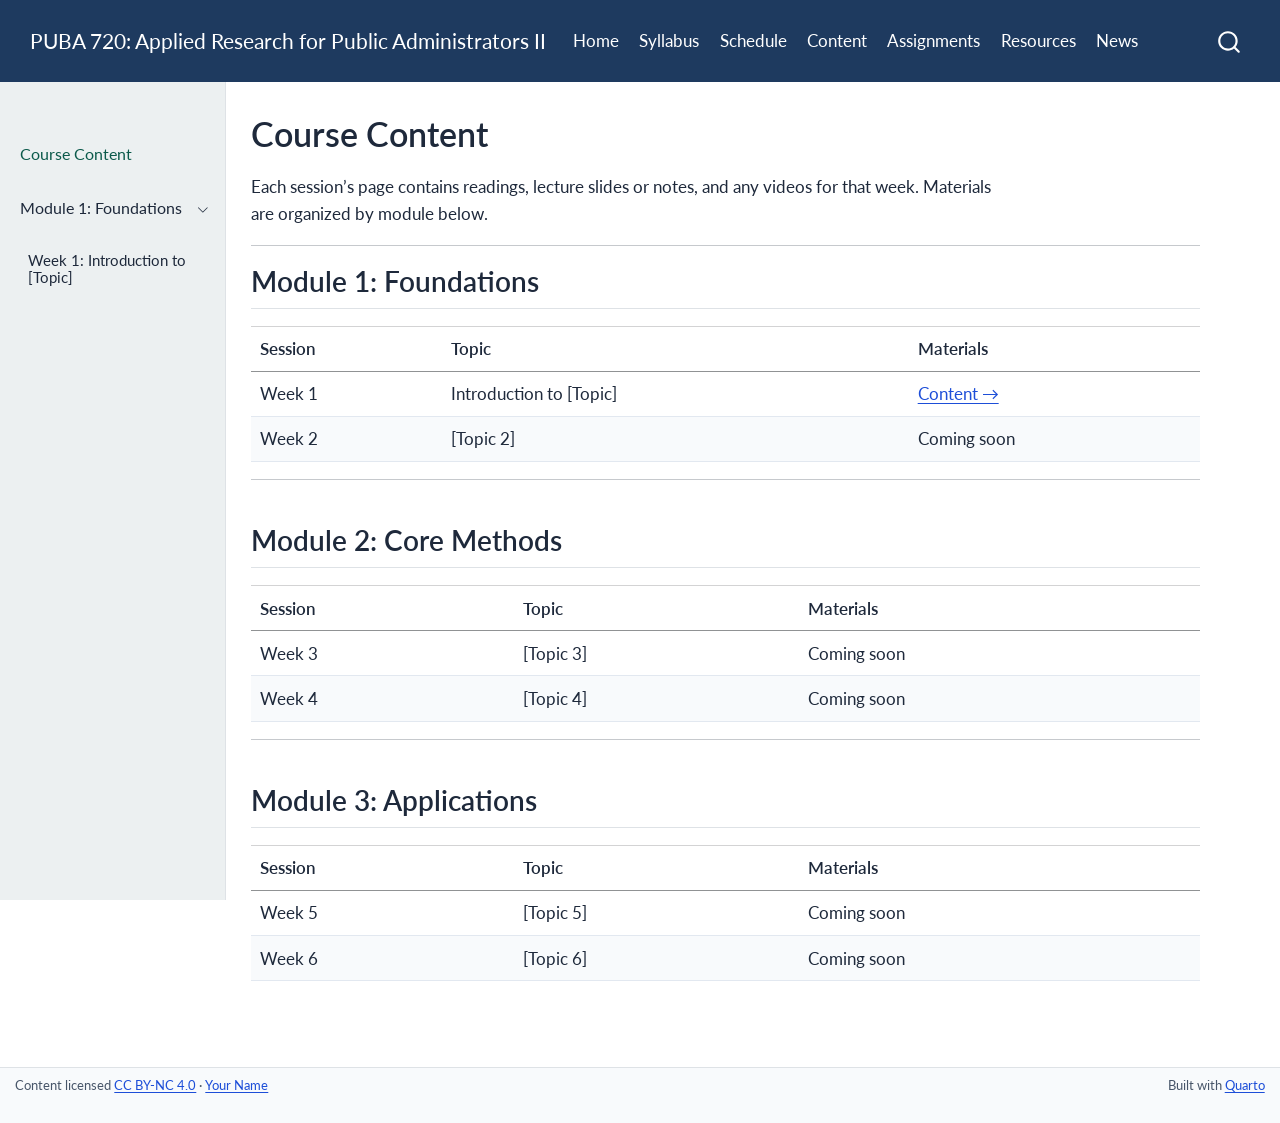
==== content/index.html @ adf617c3 "Built site for gh-pages" ====
<!DOCTYPE html>
<html xmlns="http://www.w3.org/1999/xhtml" lang="en" xml:lang="en"><head>

<meta charset="utf-8">
<meta name="generator" content="quarto-1.8.27">

<meta name="viewport" content="width=device-width, initial-scale=1.0, user-scalable=yes">


<title>Course Content – PUBA 720: Applied Research for Public Administrators II</title>
<style>
code{white-space: pre-wrap;}
span.smallcaps{font-variant: small-caps;}
div.columns{display: flex; gap: min(4vw, 1.5em);}
div.column{flex: auto; overflow-x: auto;}
div.hanging-indent{margin-left: 1.5em; text-indent: -1.5em;}
ul.task-list{list-style: none;}
ul.task-list li input[type="checkbox"] {
  width: 0.8em;
  margin: 0 0.8em 0.2em -1em; /* quarto-specific, see https://github.com/quarto-dev/quarto-cli/issues/4556 */ 
  vertical-align: middle;
}
</style>


<script src="../site_libs/quarto-nav/quarto-nav.js"></script>
<script src="../site_libs/clipboard/clipboard.min.js"></script>
<script src="../site_libs/quarto-search/autocomplete.umd.js"></script>
<script src="../site_libs/quarto-search/fuse.min.js"></script>
<script src="../site_libs/quarto-search/quarto-search.js"></script>
<meta name="quarto:offset" content="../">
<script src="../site_libs/quarto-html/quarto.js" type="module"></script>
<script src="../site_libs/quarto-html/tabsets/tabsets.js" type="module"></script>
<script src="../site_libs/quarto-html/axe/axe-check.js" type="module"></script>
<script src="../site_libs/quarto-html/popper.min.js"></script>
<script src="../site_libs/quarto-html/tippy.umd.min.js"></script>
<script src="../site_libs/quarto-html/anchor.min.js"></script>
<link href="../site_libs/quarto-html/tippy.css" rel="stylesheet">
<link href="../site_libs/quarto-html/quarto-syntax-highlighting-ed96de9b727972fe78a7b5d16c58bf87.css" rel="stylesheet" id="quarto-text-highlighting-styles">
<script src="../site_libs/bootstrap/bootstrap.min.js"></script>
<link href="../site_libs/bootstrap/bootstrap-icons.css" rel="stylesheet">
<link href="../site_libs/bootstrap/bootstrap-c410477cb083180b8fe2dfa5824c04f8.min.css" rel="stylesheet" append-hash="true" id="quarto-bootstrap" data-mode="light">
<script id="quarto-search-options" type="application/json">{
  "location": "navbar",
  "copy-button": false,
  "collapse-after": 3,
  "panel-placement": "end",
  "type": "overlay",
  "limit": 50,
  "keyboard-shortcut": [
    "f",
    "/",
    "s"
  ],
  "show-item-context": false,
  "language": {
    "search-no-results-text": "No results",
    "search-matching-documents-text": "matching documents",
    "search-copy-link-title": "Copy link to search",
    "search-hide-matches-text": "Hide additional matches",
    "search-more-match-text": "more match in this document",
    "search-more-matches-text": "more matches in this document",
    "search-clear-button-title": "Clear",
    "search-text-placeholder": "",
    "search-detached-cancel-button-title": "Cancel",
    "search-submit-button-title": "Submit",
    "search-label": "Search"
  }
}</script>


<link rel="stylesheet" href="../styles.css">
</head>

<body class="nav-sidebar docked nav-fixed fullcontent quarto-light">

<div id="quarto-search-results"></div>
  <header id="quarto-header" class="headroom fixed-top">
    <nav class="navbar navbar-expand-lg " data-bs-theme="dark">
      <div class="navbar-container container-fluid">
      <div class="navbar-brand-container mx-auto">
    <a class="navbar-brand" href="../index.html">
    <span class="navbar-title">PUBA 720: Applied Research for Public Administrators II</span>
    </a>
  </div>
            <div id="quarto-search" class="" title="Search"></div>
          <button class="navbar-toggler" type="button" data-bs-toggle="collapse" data-bs-target="#navbarCollapse" aria-controls="navbarCollapse" role="menu" aria-expanded="false" aria-label="Toggle navigation" onclick="if (window.quartoToggleHeadroom) { window.quartoToggleHeadroom(); }">
  <span class="navbar-toggler-icon"></span>
</button>
          <div class="collapse navbar-collapse" id="navbarCollapse">
            <ul class="navbar-nav navbar-nav-scroll me-auto">
  <li class="nav-item">
    <a class="nav-link" href="../index.html"> 
<span class="menu-text">Home</span></a>
  </li>  
  <li class="nav-item">
    <a class="nav-link" href="../syllabus.html"> 
<span class="menu-text">Syllabus</span></a>
  </li>  
  <li class="nav-item">
    <a class="nav-link" href="../schedule.html"> 
<span class="menu-text">Schedule</span></a>
  </li>  
  <li class="nav-item">
    <a class="nav-link active" href="../content/index.html" aria-current="page"> 
<span class="menu-text">Content</span></a>
  </li>  
  <li class="nav-item">
    <a class="nav-link" href="../assignment/index.html"> 
<span class="menu-text">Assignments</span></a>
  </li>  
  <li class="nav-item">
    <a class="nav-link" href="../resources.html"> 
<span class="menu-text">Resources</span></a>
  </li>  
  <li class="nav-item">
    <a class="nav-link" href="../news.html"> 
<span class="menu-text">News</span></a>
  </li>  
</ul>
          </div> <!-- /navcollapse -->
            <div class="quarto-navbar-tools">
</div>
      </div> <!-- /container-fluid -->
    </nav>
  <nav class="quarto-secondary-nav">
    <div class="container-fluid d-flex">
      <button type="button" class="quarto-btn-toggle btn" data-bs-toggle="collapse" role="button" data-bs-target=".quarto-sidebar-collapse-item" aria-controls="quarto-sidebar" aria-expanded="false" aria-label="Toggle sidebar navigation" onclick="if (window.quartoToggleHeadroom) { window.quartoToggleHeadroom(); }">
        <i class="bi bi-layout-text-sidebar-reverse"></i>
      </button>
        <nav class="quarto-page-breadcrumbs" aria-label="breadcrumb"><ol class="breadcrumb"><li class="breadcrumb-item"><a href="../content/index.html">Course Content</a></li></ol></nav>
        <a class="flex-grow-1" role="navigation" data-bs-toggle="collapse" data-bs-target=".quarto-sidebar-collapse-item" aria-controls="quarto-sidebar" aria-expanded="false" aria-label="Toggle sidebar navigation" onclick="if (window.quartoToggleHeadroom) { window.quartoToggleHeadroom(); }">      
        </a>
      <button type="button" class="btn quarto-search-button" aria-label="Search" onclick="window.quartoOpenSearch();">
        <i class="bi bi-search"></i>
      </button>
    </div>
  </nav>
</header>
<!-- content -->
<div id="quarto-content" class="quarto-container page-columns page-rows-contents page-layout-article page-navbar">
<!-- sidebar -->
  <nav id="quarto-sidebar" class="sidebar collapse collapse-horizontal quarto-sidebar-collapse-item sidebar-navigation docked overflow-auto">
        <div class="mt-2 flex-shrink-0 align-items-center">
        <div class="sidebar-search">
        <div id="quarto-search" class="" title="Search"></div>
        </div>
        </div>
    <div class="sidebar-menu-container"> 
    <ul class="list-unstyled mt-1">
        <li class="sidebar-item">
  <div class="sidebar-item-container"> 
  <a href="../content/index.html" class="sidebar-item-text sidebar-link active">
 <span class="menu-text">Course Content</span></a>
  </div>
</li>
        <li class="sidebar-item sidebar-item-section">
      <div class="sidebar-item-container"> 
            <a class="sidebar-item-text sidebar-link text-start" data-bs-toggle="collapse" data-bs-target="#quarto-sidebar-section-1" role="navigation" aria-expanded="true">
 <span class="menu-text">Module 1: Foundations</span></a>
          <a class="sidebar-item-toggle text-start" data-bs-toggle="collapse" data-bs-target="#quarto-sidebar-section-1" role="navigation" aria-expanded="true" aria-label="Toggle section">
            <i class="bi bi-chevron-right ms-2"></i>
          </a> 
      </div>
      <ul id="quarto-sidebar-section-1" class="collapse list-unstyled sidebar-section depth1 show">  
          <li class="sidebar-item">
  <div class="sidebar-item-container"> 
  <a href="../content/01-content.html" class="sidebar-item-text sidebar-link">
 <span class="menu-text">Week 1: Introduction to [Topic]</span></a>
  </div>
</li>
      </ul>
  </li>
    </ul>
    </div>
</nav>
<div id="quarto-sidebar-glass" class="quarto-sidebar-collapse-item" data-bs-toggle="collapse" data-bs-target=".quarto-sidebar-collapse-item"></div>
<!-- margin-sidebar -->
    
<!-- main -->
<main class="content" id="quarto-document-content">
<!-- WCAG 2.4.1: Bypass Blocks — skip link becomes visible on keyboard focus -->
<a class="skip-nav" href="#quarto-document-content">Skip to main content</a>

<header id="title-block-header" class="quarto-title-block default">
<div class="quarto-title">
<h1 class="title">Course Content</h1>
</div>



<div class="quarto-title-meta">

    
  
    
  </div>
  


</header>


<p>Each session’s page contains readings, lecture slides or notes, and any videos for that week. Materials are organized by module below.</p>
<hr>
<section id="module-1-foundations" class="level2">
<h2 class="anchored" data-anchor-id="module-1-foundations">Module 1: Foundations</h2>
<table class="caption-top table">
<thead>
<tr class="header">
<th>Session</th>
<th>Topic</th>
<th>Materials</th>
</tr>
</thead>
<tbody>
<tr class="odd">
<td>Week 1</td>
<td>Introduction to [Topic]</td>
<td><a href="../content/01-content.html">Content →</a></td>
</tr>
<tr class="even">
<td>Week 2</td>
<td>[Topic 2]</td>
<td>Coming soon</td>
</tr>
</tbody>
</table>
<hr>
</section>
<section id="module-2-core-methods" class="level2">
<h2 class="anchored" data-anchor-id="module-2-core-methods">Module 2: Core Methods</h2>
<table class="caption-top table">
<thead>
<tr class="header">
<th>Session</th>
<th>Topic</th>
<th>Materials</th>
</tr>
</thead>
<tbody>
<tr class="odd">
<td>Week 3</td>
<td>[Topic 3]</td>
<td>Coming soon</td>
</tr>
<tr class="even">
<td>Week 4</td>
<td>[Topic 4]</td>
<td>Coming soon</td>
</tr>
</tbody>
</table>
<hr>
</section>
<section id="module-3-applications" class="level2">
<h2 class="anchored" data-anchor-id="module-3-applications">Module 3: Applications</h2>
<table class="caption-top table">
<thead>
<tr class="header">
<th>Session</th>
<th>Topic</th>
<th>Materials</th>
</tr>
</thead>
<tbody>
<tr class="odd">
<td>Week 5</td>
<td>[Topic 5]</td>
<td>Coming soon</td>
</tr>
<tr class="even">
<td>Week 6</td>
<td>[Topic 6]</td>
<td>Coming soon</td>
</tr>
</tbody>
</table>


</section>

</main> <!-- /main -->
<script id="quarto-html-after-body" type="application/javascript">
  window.document.addEventListener("DOMContentLoaded", function (event) {
    const icon = "";
    const anchorJS = new window.AnchorJS();
    anchorJS.options = {
      placement: 'right',
      icon: icon
    };
    anchorJS.add('.anchored');
    const isCodeAnnotation = (el) => {
      for (const clz of el.classList) {
        if (clz.startsWith('code-annotation-')) {                     
          return true;
        }
      }
      return false;
    }
    const onCopySuccess = function(e) {
      // button target
      const button = e.trigger;
      // don't keep focus
      button.blur();
      // flash "checked"
      button.classList.add('code-copy-button-checked');
      var currentTitle = button.getAttribute("title");
      button.setAttribute("title", "Copied!");
      let tooltip;
      if (window.bootstrap) {
        button.setAttribute("data-bs-toggle", "tooltip");
        button.setAttribute("data-bs-placement", "left");
        button.setAttribute("data-bs-title", "Copied!");
        tooltip = new bootstrap.Tooltip(button, 
          { trigger: "manual", 
            customClass: "code-copy-button-tooltip",
            offset: [0, -8]});
        tooltip.show();    
      }
      setTimeout(function() {
        if (tooltip) {
          tooltip.hide();
          button.removeAttribute("data-bs-title");
          button.removeAttribute("data-bs-toggle");
          button.removeAttribute("data-bs-placement");
        }
        button.setAttribute("title", currentTitle);
        button.classList.remove('code-copy-button-checked');
      }, 1000);
      // clear code selection
      e.clearSelection();
    }
    const getTextToCopy = function(trigger) {
      const outerScaffold = trigger.parentElement.cloneNode(true);
      const codeEl = outerScaffold.querySelector('code');
      for (const childEl of codeEl.children) {
        if (isCodeAnnotation(childEl)) {
          childEl.remove();
        }
      }
      return codeEl.innerText;
    }
    const clipboard = new window.ClipboardJS('.code-copy-button:not([data-in-quarto-modal])', {
      text: getTextToCopy
    });
    clipboard.on('success', onCopySuccess);
    if (window.document.getElementById('quarto-embedded-source-code-modal')) {
      const clipboardModal = new window.ClipboardJS('.code-copy-button[data-in-quarto-modal]', {
        text: getTextToCopy,
        container: window.document.getElementById('quarto-embedded-source-code-modal')
      });
      clipboardModal.on('success', onCopySuccess);
    }
      var localhostRegex = new RegExp(/^(?:http|https):\/\/localhost\:?[0-9]*\//);
      var mailtoRegex = new RegExp(/^mailto:/);
        var filterRegex = new RegExp("https:\/\/colt-jensen\.github\.io\/puba-720-");
      var isInternal = (href) => {
          return filterRegex.test(href) || localhostRegex.test(href) || mailtoRegex.test(href);
      }
      // Inspect non-navigation links and adorn them if external
     var links = window.document.querySelectorAll('a[href]:not(.nav-link):not(.navbar-brand):not(.toc-action):not(.sidebar-link):not(.sidebar-item-toggle):not(.pagination-link):not(.no-external):not([aria-hidden]):not(.dropdown-item):not(.quarto-navigation-tool):not(.about-link)');
      for (var i=0; i<links.length; i++) {
        const link = links[i];
        if (!isInternal(link.href)) {
          // undo the damage that might have been done by quarto-nav.js in the case of
          // links that we want to consider external
          if (link.dataset.originalHref !== undefined) {
            link.href = link.dataset.originalHref;
          }
        }
      }
    function tippyHover(el, contentFn, onTriggerFn, onUntriggerFn) {
      const config = {
        allowHTML: true,
        maxWidth: 500,
        delay: 100,
        arrow: false,
        appendTo: function(el) {
            return el.parentElement;
        },
        interactive: true,
        interactiveBorder: 10,
        theme: 'quarto',
        placement: 'bottom-start',
      };
      if (contentFn) {
        config.content = contentFn;
      }
      if (onTriggerFn) {
        config.onTrigger = onTriggerFn;
      }
      if (onUntriggerFn) {
        config.onUntrigger = onUntriggerFn;
      }
      window.tippy(el, config); 
    }
    const noterefs = window.document.querySelectorAll('a[role="doc-noteref"]');
    for (var i=0; i<noterefs.length; i++) {
      const ref = noterefs[i];
      tippyHover(ref, function() {
        // use id or data attribute instead here
        let href = ref.getAttribute('data-footnote-href') || ref.getAttribute('href');
        try { href = new URL(href).hash; } catch {}
        const id = href.replace(/^#\/?/, "");
        const note = window.document.getElementById(id);
        if (note) {
          return note.innerHTML;
        } else {
          return "";
        }
      });
    }
    const xrefs = window.document.querySelectorAll('a.quarto-xref');
    const processXRef = (id, note) => {
      // Strip column container classes
      const stripColumnClz = (el) => {
        el.classList.remove("page-full", "page-columns");
        if (el.children) {
          for (const child of el.children) {
            stripColumnClz(child);
          }
        }
      }
      stripColumnClz(note)
      if (id === null || id.startsWith('sec-')) {
        // Special case sections, only their first couple elements
        const container = document.createElement("div");
        if (note.children && note.children.length > 2) {
          container.appendChild(note.children[0].cloneNode(true));
          for (let i = 1; i < note.children.length; i++) {
            const child = note.children[i];
            if (child.tagName === "P" && child.innerText === "") {
              continue;
            } else {
              container.appendChild(child.cloneNode(true));
              break;
            }
          }
          if (window.Quarto?.typesetMath) {
            window.Quarto.typesetMath(container);
          }
          return container.innerHTML
        } else {
          if (window.Quarto?.typesetMath) {
            window.Quarto.typesetMath(note);
          }
          return note.innerHTML;
        }
      } else {
        // Remove any anchor links if they are present
        const anchorLink = note.querySelector('a.anchorjs-link');
        if (anchorLink) {
          anchorLink.remove();
        }
        if (window.Quarto?.typesetMath) {
          window.Quarto.typesetMath(note);
        }
        if (note.classList.contains("callout")) {
          return note.outerHTML;
        } else {
          return note.innerHTML;
        }
      }
    }
    for (var i=0; i<xrefs.length; i++) {
      const xref = xrefs[i];
      tippyHover(xref, undefined, function(instance) {
        instance.disable();
        let url = xref.getAttribute('href');
        let hash = undefined; 
        if (url.startsWith('#')) {
          hash = url;
        } else {
          try { hash = new URL(url).hash; } catch {}
        }
        if (hash) {
          const id = hash.replace(/^#\/?/, "");
          const note = window.document.getElementById(id);
          if (note !== null) {
            try {
              const html = processXRef(id, note.cloneNode(true));
              instance.setContent(html);
            } finally {
              instance.enable();
              instance.show();
            }
          } else {
            // See if we can fetch this
            fetch(url.split('#')[0])
            .then(res => res.text())
            .then(html => {
              const parser = new DOMParser();
              const htmlDoc = parser.parseFromString(html, "text/html");
              const note = htmlDoc.getElementById(id);
              if (note !== null) {
                const html = processXRef(id, note);
                instance.setContent(html);
              } 
            }).finally(() => {
              instance.enable();
              instance.show();
            });
          }
        } else {
          // See if we can fetch a full url (with no hash to target)
          // This is a special case and we should probably do some content thinning / targeting
          fetch(url)
          .then(res => res.text())
          .then(html => {
            const parser = new DOMParser();
            const htmlDoc = parser.parseFromString(html, "text/html");
            const note = htmlDoc.querySelector('main.content');
            if (note !== null) {
              // This should only happen for chapter cross references
              // (since there is no id in the URL)
              // remove the first header
              if (note.children.length > 0 && note.children[0].tagName === "HEADER") {
                note.children[0].remove();
              }
              const html = processXRef(null, note);
              instance.setContent(html);
            } 
          }).finally(() => {
            instance.enable();
            instance.show();
          });
        }
      }, function(instance) {
      });
    }
        let selectedAnnoteEl;
        const selectorForAnnotation = ( cell, annotation) => {
          let cellAttr = 'data-code-cell="' + cell + '"';
          let lineAttr = 'data-code-annotation="' +  annotation + '"';
          const selector = 'span[' + cellAttr + '][' + lineAttr + ']';
          return selector;
        }
        const selectCodeLines = (annoteEl) => {
          const doc = window.document;
          const targetCell = annoteEl.getAttribute("data-target-cell");
          const targetAnnotation = annoteEl.getAttribute("data-target-annotation");
          const annoteSpan = window.document.querySelector(selectorForAnnotation(targetCell, targetAnnotation));
          const lines = annoteSpan.getAttribute("data-code-lines").split(",");
          const lineIds = lines.map((line) => {
            return targetCell + "-" + line;
          })
          let top = null;
          let height = null;
          let parent = null;
          if (lineIds.length > 0) {
              //compute the position of the single el (top and bottom and make a div)
              const el = window.document.getElementById(lineIds[0]);
              top = el.offsetTop;
              height = el.offsetHeight;
              parent = el.parentElement.parentElement;
            if (lineIds.length > 1) {
              const lastEl = window.document.getElementById(lineIds[lineIds.length - 1]);
              const bottom = lastEl.offsetTop + lastEl.offsetHeight;
              height = bottom - top;
            }
            if (top !== null && height !== null && parent !== null) {
              // cook up a div (if necessary) and position it 
              let div = window.document.getElementById("code-annotation-line-highlight");
              if (div === null) {
                div = window.document.createElement("div");
                div.setAttribute("id", "code-annotation-line-highlight");
                div.style.position = 'absolute';
                parent.appendChild(div);
              }
              div.style.top = top - 2 + "px";
              div.style.height = height + 4 + "px";
              div.style.left = 0;
              let gutterDiv = window.document.getElementById("code-annotation-line-highlight-gutter");
              if (gutterDiv === null) {
                gutterDiv = window.document.createElement("div");
                gutterDiv.setAttribute("id", "code-annotation-line-highlight-gutter");
                gutterDiv.style.position = 'absolute';
                const codeCell = window.document.getElementById(targetCell);
                const gutter = codeCell.querySelector('.code-annotation-gutter');
                gutter.appendChild(gutterDiv);
              }
              gutterDiv.style.top = top - 2 + "px";
              gutterDiv.style.height = height + 4 + "px";
            }
            selectedAnnoteEl = annoteEl;
          }
        };
        const unselectCodeLines = () => {
          const elementsIds = ["code-annotation-line-highlight", "code-annotation-line-highlight-gutter"];
          elementsIds.forEach((elId) => {
            const div = window.document.getElementById(elId);
            if (div) {
              div.remove();
            }
          });
          selectedAnnoteEl = undefined;
        };
          // Handle positioning of the toggle
      window.addEventListener(
        "resize",
        throttle(() => {
          elRect = undefined;
          if (selectedAnnoteEl) {
            selectCodeLines(selectedAnnoteEl);
          }
        }, 10)
      );
      function throttle(fn, ms) {
      let throttle = false;
      let timer;
        return (...args) => {
          if(!throttle) { // first call gets through
              fn.apply(this, args);
              throttle = true;
          } else { // all the others get throttled
              if(timer) clearTimeout(timer); // cancel #2
              timer = setTimeout(() => {
                fn.apply(this, args);
                timer = throttle = false;
              }, ms);
          }
        };
      }
        // Attach click handler to the DT
        const annoteDls = window.document.querySelectorAll('dt[data-target-cell]');
        for (const annoteDlNode of annoteDls) {
          annoteDlNode.addEventListener('click', (event) => {
            const clickedEl = event.target;
            if (clickedEl !== selectedAnnoteEl) {
              unselectCodeLines();
              const activeEl = window.document.querySelector('dt[data-target-cell].code-annotation-active');
              if (activeEl) {
                activeEl.classList.remove('code-annotation-active');
              }
              selectCodeLines(clickedEl);
              clickedEl.classList.add('code-annotation-active');
            } else {
              // Unselect the line
              unselectCodeLines();
              clickedEl.classList.remove('code-annotation-active');
            }
          });
        }
    const findCites = (el) => {
      const parentEl = el.parentElement;
      if (parentEl) {
        const cites = parentEl.dataset.cites;
        if (cites) {
          return {
            el,
            cites: cites.split(' ')
          };
        } else {
          return findCites(el.parentElement)
        }
      } else {
        return undefined;
      }
    };
    var bibliorefs = window.document.querySelectorAll('a[role="doc-biblioref"]');
    for (var i=0; i<bibliorefs.length; i++) {
      const ref = bibliorefs[i];
      const citeInfo = findCites(ref);
      if (citeInfo) {
        tippyHover(citeInfo.el, function() {
          var popup = window.document.createElement('div');
          citeInfo.cites.forEach(function(cite) {
            var citeDiv = window.document.createElement('div');
            citeDiv.classList.add('hanging-indent');
            citeDiv.classList.add('csl-entry');
            var biblioDiv = window.document.getElementById('ref-' + cite);
            if (biblioDiv) {
              citeDiv.innerHTML = biblioDiv.innerHTML;
            }
            popup.appendChild(citeDiv);
          });
          return popup.innerHTML;
        });
      }
    }
  });
  </script>
</div> <!-- /content -->
<footer class="footer">
  <div class="nav-footer">
    <div class="nav-footer-left">
<p>Content licensed <a href="https://creativecommons.org/licenses/by-nc/4.0/">CC BY-NC 4.0</a> · <a href="https://yourwebsite.com">Your Name</a></p>
</div>   
    <div class="nav-footer-center">
      &nbsp;
    </div>
    <div class="nav-footer-right">
<p>Built with <a href="https://quarto.org/">Quarto</a></p>
</div>
  </div>
</footer>




</body></html>
---- site_libs/quarto-html/tippy.css ----
.tippy-box[data-animation=fade][data-state=hidden]{opacity:0}[data-tippy-root]{max-width:calc(100vw - 10px)}.tippy-box{position:relative;background-color:#333;color:#fff;border-radius:4px;font-size:14px;line-height:1.4;white-space:normal;outline:0;transition-property:transform,visibility,opacity}.tippy-box[data-placement^=top]>.tippy-arrow{bottom:0}.tippy-box[data-placement^=top]>.tippy-arrow:before{bottom:-7px;left:0;border-width:8px 8px 0;border-top-color:initial;transform-origin:center top}.tippy-box[data-placement^=bottom]>.tippy-arrow{top:0}.tippy-box[data-placement^=bottom]>.tippy-arrow:before{top:-7px;left:0;border-width:0 8px 8px;border-bottom-color:initial;transform-origin:center bottom}.tippy-box[data-placement^=left]>.tippy-arrow{right:0}.tippy-box[data-placement^=left]>.tippy-arrow:before{border-width:8px 0 8px 8px;border-left-color:initial;right:-7px;transform-origin:center left}.tippy-box[data-placement^=right]>.tippy-arrow{left:0}.tippy-box[data-placement^=right]>.tippy-arrow:before{left:-7px;border-width:8px 8px 8px 0;border-right-color:initial;transform-origin:center right}.tippy-box[data-inertia][data-state=visible]{transition-timing-function:cubic-bezier(.54,1.5,.38,1.11)}.tippy-arrow{width:16px;height:16px;color:#333}.tippy-arrow:before{content:"";position:absolute;border-color:transparent;border-style:solid}.tippy-content{position:relative;padding:5px 9px;z-index:1}
---- site_libs/quarto-html/quarto-syntax-highlighting-ed96de9b727972fe78a7b5d16c58bf87.css ----
/* quarto syntax highlight colors */
:root {
  --quarto-hl-ot-color: #003B4F;
  --quarto-hl-at-color: #657422;
  --quarto-hl-ss-color: #20794D;
  --quarto-hl-an-color: #5E5E5E;
  --quarto-hl-fu-color: #4758AB;
  --quarto-hl-st-color: #20794D;
  --quarto-hl-cf-color: #003B4F;
  --quarto-hl-op-color: #5E5E5E;
  --quarto-hl-er-color: #AD0000;
  --quarto-hl-bn-color: #AD0000;
  --quarto-hl-al-color: #AD0000;
  --quarto-hl-va-color: #111111;
  --quarto-hl-bu-color: inherit;
  --quarto-hl-ex-color: inherit;
  --quarto-hl-pp-color: #AD0000;
  --quarto-hl-in-color: #5E5E5E;
  --quarto-hl-vs-color: #20794D;
  --quarto-hl-wa-color: #5E5E5E;
  --quarto-hl-do-color: #5E5E5E;
  --quarto-hl-im-color: #00769E;
  --quarto-hl-ch-color: #20794D;
  --quarto-hl-dt-color: #AD0000;
  --quarto-hl-fl-color: #AD0000;
  --quarto-hl-co-color: #5E5E5E;
  --quarto-hl-cv-color: #5E5E5E;
  --quarto-hl-cn-color: #8f5902;
  --quarto-hl-sc-color: #5E5E5E;
  --quarto-hl-dv-color: #AD0000;
  --quarto-hl-kw-color: #003B4F;
}

/* other quarto variables */
:root {
  --quarto-font-monospace: SFMono-Regular, Menlo, Monaco, Consolas, "Liberation Mono", "Courier New", monospace;
}

/* syntax highlight based on Pandoc's rules */
pre > code.sourceCode > span {
  color: #003B4F;
}

code.sourceCode > span {
  color: #003B4F;
}

div.sourceCode,
div.sourceCode pre.sourceCode {
  color: #003B4F;
}

/* Normal */
code span {
  color: #003B4F;
}

/* Alert */
code span.al {
  color: #AD0000;
  font-style: inherit;
}

/* Annotation */
code span.an {
  color: #5E5E5E;
  font-style: inherit;
}

/* Attribute */
code span.at {
  color: #657422;
  font-style: inherit;
}

/* BaseN */
code span.bn {
  color: #AD0000;
  font-style: inherit;
}

/* BuiltIn */
code span.bu {
  font-style: inherit;
}

/* ControlFlow */
code span.cf {
  color: #003B4F;
  font-weight: bold;
  font-style: inherit;
}

/* Char */
code span.ch {
  color: #20794D;
  font-style: inherit;
}

/* Constant */
code span.cn {
  color: #8f5902;
  font-style: inherit;
}

/* Comment */
code span.co {
  color: #5E5E5E;
  font-style: inherit;
}

/* CommentVar */
code span.cv {
  color: #5E5E5E;
  font-style: italic;
}

/* Documentation */
code span.do {
  color: #5E5E5E;
  font-style: italic;
}

/* DataType */
code span.dt {
  color: #AD0000;
  font-style: inherit;
}

/* DecVal */
code span.dv {
  color: #AD0000;
  font-style: inherit;
}

/* Error */
code span.er {
  color: #AD0000;
  font-style: inherit;
}

/* Extension */
code span.ex {
  font-style: inherit;
}

/* Float */
code span.fl {
  color: #AD0000;
  font-style: inherit;
}

/* Function */
code span.fu {
  color: #4758AB;
  font-style: inherit;
}

/* Import */
code span.im {
  color: #00769E;
  font-style: inherit;
}

/* Information */
code span.in {
  color: #5E5E5E;
  font-style: inherit;
}

/* Keyword */
code span.kw {
  color: #003B4F;
  font-weight: bold;
  font-style: inherit;
}

/* Operator */
code span.op {
  color: #5E5E5E;
  font-style: inherit;
}

/* Other */
code span.ot {
  color: #003B4F;
  font-style: inherit;
}

/* Preprocessor */
code span.pp {
  color: #AD0000;
  font-style: inherit;
}

/* SpecialChar */
code span.sc {
  color: #5E5E5E;
  font-style: inherit;
}

/* SpecialString */
code span.ss {
  color: #20794D;
  font-style: inherit;
}

/* String */
code span.st {
  color: #20794D;
  font-style: inherit;
}

/* Variable */
code span.va {
  color: #111111;
  font-style: inherit;
}

/* VerbatimString */
code span.vs {
  color: #20794D;
  font-style: inherit;
}

/* Warning */
code span.wa {
  color: #5E5E5E;
  font-style: italic;
}

.prevent-inlining {
  content: "</";
}

/*# sourceMappingURL=0920dd6d7437995b8cdf7429764427b1.css.map */
---- styles.css ----
/*
 * Course Website Stylesheet
 * WCAG 2.1 Level AA Compliant
 *
 * Verified contrast ratios (minimum 4.5:1 for normal text, 3:1 for large/UI):
 *   --color-text     (#1e293b) on white      → 13.1:1  ✓
 *   --color-primary  (#1d4ed8) on white      →  7.1:1  ✓
 *   --color-visited  (#5b21b6) on white      →  8.2:1  ✓
 *   --color-muted    (#475569) on white      →  5.7:1  ✓
 *   --color-navbar   (#1e3a5f), white text   → 10.2:1  ✓
 *   Focus ring amber (#d97706) on white      →  4.6:1  ✓  (also distinguishable by shape)
 *   Warning text     (#92400e) on #fef3c7    →  4.6:1  ✓
 */


/* ─── 1. Custom Properties ───────────────────────────────── */
:root {
  --color-text:         #1e293b;
  --color-text-muted:   #475569;
  --color-background:   #ffffff;
  --color-primary:      #1d4ed8;
  --color-primary-dark: #1e40af;
  --color-link:         #1d4ed8;
  --color-link-visited: #5b21b6;
  --color-focus:        #d97706;
  --color-border:       #94a3b8;
  --color-code-bg:      #f1f5f9;
  --color-navbar-bg:    #1e3a5f;
  --color-surface:      #f8fafc;

  --font-size-base:     1rem;
  --line-height-base:   1.6;    /* WCAG 1.4.12: line-height ≥ 1.5× font-size */
}


/* ─── 2. Skip Navigation (WCAG 2.4.1 — Bypass Blocks) ────── */
.skip-nav {
  position: absolute;
  top: -100%;
  left: 0;
  z-index: 9999;
  padding: 0.75rem 1.5rem;
  background: var(--color-focus);
  color: #000000;
  font-weight: 700;
  font-size: 1rem;
  text-decoration: none;
  border-bottom-right-radius: 0.5rem;
  transition: top 0.1s ease;
}

.skip-nav:focus {
  top: 0;
  outline: 3px solid #000000;
  outline-offset: 2px;
}


/* ─── 3. Focus Indicators (WCAG 2.4.7 — Focus Visible) ────── */
:focus-visible {
  outline: 3px solid var(--color-focus);
  outline-offset: 3px;
  border-radius: 2px;
}

/* Suppress browser default when :focus-visible handles it */
:focus:not(:focus-visible) {
  outline: none;
}


/* ─── 4. Body & Typography (WCAG 1.4.3, 1.4.4, 1.4.12) ────── */
body {
  color: var(--color-text);
  font-size: var(--font-size-base);
  line-height: var(--line-height-base);
}

h1, h2, h3, h4, h5, h6 {
  color: var(--color-text);
  line-height: 1.3;
  margin-top: 1.5em;
}

p {
  max-width: 75ch;     /* Optimal reading line length per WCAG 1.4.8 guidance */
}


/* ─── 5. Links (WCAG 1.4.1 — not color alone) ──────────────── */
a {
  color: var(--color-link);
  text-decoration: underline;
  text-underline-offset: 0.15em;
}

a:hover {
  color: var(--color-primary-dark);
  text-decoration: underline;
}

a:visited {
  color: var(--color-link-visited);
}


/* ─── 6. Navbar ──────────────────────────────────────────────── */
.navbar {
  background-color: var(--color-navbar-bg) !important;
}

.navbar .navbar-brand,
.navbar .nav-link {
  color: #ffffff !important;
  text-decoration: none;
}

.navbar .nav-link:hover,
.navbar .nav-link:focus {
  color: #fbbf24 !important;   /* amber: 5.5:1 on #1e3a5f */
  text-decoration: underline;
}

.navbar .navbar-brand:focus-visible,
.navbar .nav-link:focus-visible {
  outline: 3px solid #fbbf24;
  outline-offset: 2px;
  border-radius: 2px;
}


/* ─── 7. Sidebar ─────────────────────────────────────────────── */
.sidebar-navigation a {
  color: var(--color-text);
  text-decoration: none;
}

.sidebar-navigation a:hover {
  color: var(--color-primary);
  text-decoration: underline;
}

.sidebar .sidebar-section-item {
  color: var(--color-text);
  font-weight: 600;
}


/* ─── 8. Tables (WCAG 1.3.1 — Info & Relationships) ─────────── */
table {
  border-collapse: collapse;
  width: 100%;
}

thead th {
  background-color: var(--color-navbar-bg);
  color: #ffffff;
  font-weight: 600;
  text-align: left;
  padding: 0.75rem 1rem;
}

tbody td {
  padding: 0.625rem 1rem;
  border-bottom: 1px solid #e2e8f0;
  vertical-align: top;
}

tbody tr:nth-child(even) td {
  background-color: var(--color-surface);
}

/* Schedule module section rows */
.schedule-section td {
  background-color: #dde4ed !important;
  font-weight: 700;
  color: var(--color-text);
  font-size: 0.9rem;
  letter-spacing: 0.04em;
  text-transform: uppercase;
  padding: 0.4rem 1rem;
}


/* ─── 9. Images (WCAG 1.4.10 — Reflow) ──────────────────────── */
img {
  max-width: 100%;
  height: auto;
}

figure {
  margin: 1.5rem 0;
}

figcaption {
  font-size: 0.875rem;
  color: var(--color-text-muted);
  margin-top: 0.5rem;
}


/* ─── 10. Code ───────────────────────────────────────────────── */
code {
  background-color: var(--color-code-bg);
  padding: 0.15em 0.4em;
  border-radius: 0.25rem;
  font-size: 0.875em;
  color: var(--color-text);
}

pre code {
  padding: 0;
  background: transparent;
}


/* ─── 11. Callout Boxes (WCAG 1.4.1 — icons + color used) ────── */
/* Quarto callouts include both an icon and a labelled title,
   satisfying the "not color alone" requirement.               */
.callout {
  border-left-width: 4px;
  margin: 1.5rem 0;
}


/* ─── 12. Hero Banner (homepage) ─────────────────────────────── */
.hero-banner {
  background-color: var(--color-navbar-bg);
  color: #ffffff;
  padding: 3rem 2rem;
  margin-bottom: 2rem;
  border-radius: 0.5rem;
}

.hero-banner h1,
.hero-banner h2 {
  color: #ffffff;
  margin-top: 0;
  font-size: 2rem;
}

.hero-banner p {
  color: #cbd5e1;
  font-size: 1.1rem;
  margin-bottom: 0;
  max-width: none;
}


/* ─── 13. Course Details Card (homepage) ─────────────────────── */
.course-details-card {
  background-color: var(--color-surface);
  border: 1px solid var(--color-border);
  border-radius: 0.5rem;
  padding: 1.5rem;
  margin-bottom: 1.5rem;
}

/* Hide empty header row in the details table */
.course-details-card thead th {
  display: none;
}

.course-details-card tbody td {
  padding: 0.3rem 0.5rem;
  border: none;
  background: transparent;
}

.course-details-card tbody td:first-child {
  font-weight: 600;
  color: var(--color-text-muted);
  white-space: nowrap;
  padding-right: 1rem;
  width: 1%;
}


/* ─── 14. Quick Links Card (homepage) ────────────────────────── */
.quick-links {
  background-color: var(--color-surface);
  border: 1px solid var(--color-border);
  border-radius: 0.5rem;
  padding: 1.5rem;
}

.quick-links ul {
  padding-left: 1.25rem;
  margin-bottom: 0;
}

.quick-links li {
  margin-bottom: 0.35rem;
}


/* ─── 15. Footer ─────────────────────────────────────────────── */
.nav-footer {
  background-color: var(--color-surface);
  border-top: 1px solid var(--color-border);
  font-size: 0.9rem;
  color: var(--color-text-muted);
}

.nav-footer a {
  color: var(--color-primary);
}


/* ─── 16. Minimum Target Size (WCAG 2.5.5 — 44×44px guidance) ── */
.btn,
.nav-link,
.sidebar-link {
  min-height: 2.75rem;
}


/* ─── 17. Reduced Motion (WCAG 2.3.3) ───────────────────────── */
@media (prefers-reduced-motion: reduce) {
  *,
  *::before,
  *::after {
    animation-duration: 0.01ms !important;
    animation-iteration-count: 1 !important;
    transition-duration: 0.01ms !important;
    scroll-behavior: auto !important;
  }
}


/* ─── 18. Responsive / Reflow (WCAG 1.4.10 — no loss at 320px) ─ */
@media (max-width: 480px) {
  .hero-banner {
    padding: 1.5rem 1rem;
  }

  .hero-banner h1,
  .hero-banner h2 {
    font-size: 1.5rem;
  }

  /* Tables scroll horizontally rather than overflowing */
  .table-responsive-wrapper {
    overflow-x: auto;
    -webkit-overflow-scrolling: touch;
  }
}


/* ─── 19. Print ──────────────────────────────────────────────── */
@media print {
  .navbar,
  .sidebar,
  .nav-footer,
  #quarto-margin-sidebar {
    display: none !important;
  }

  a[href^="http"]::after {
    content: " (" attr(href) ")";
    font-size: 0.8em;
    word-break: break-all;
  }

  /* Don't append URL for anchor links or JS */
  a[href^="#"]::after,
  a[href^="javascript:"]::after {
    content: "";
  }
}
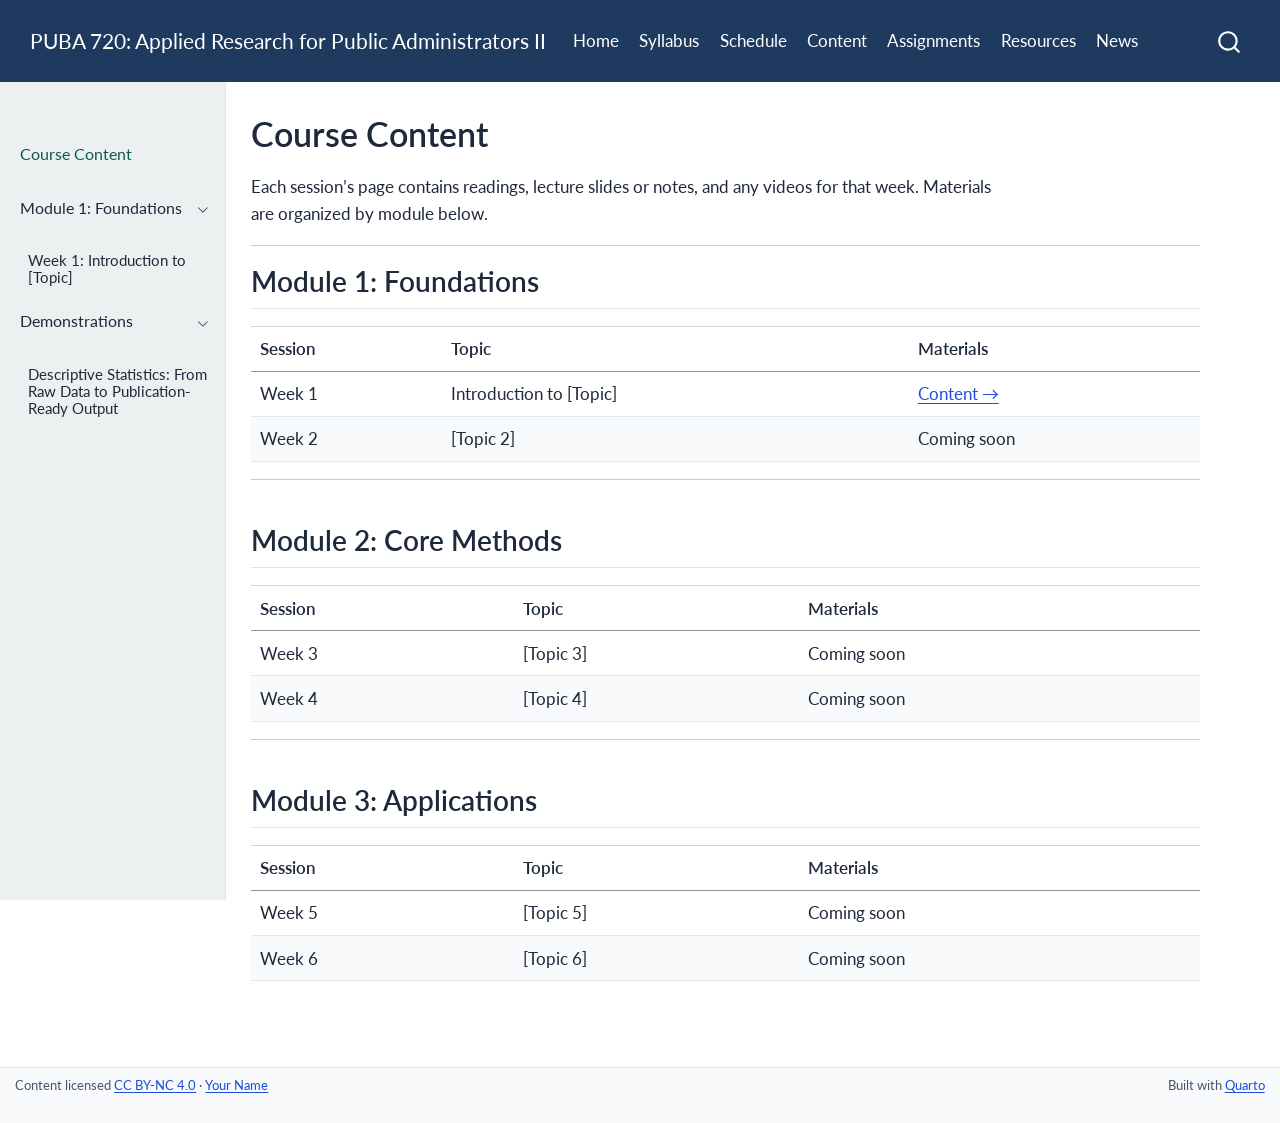
==== commit 03b735f7: "Built site for gh-pages" ====
--- a/content/index.html
+++ b/content/index.html
@@ -171,6 +171,23 @@
 </li>
       </ul>
   </li>
+        <li class="sidebar-item sidebar-item-section">
+      <div class="sidebar-item-container"> 
+            <a class="sidebar-item-text sidebar-link text-start" data-bs-toggle="collapse" data-bs-target="#quarto-sidebar-section-2" role="navigation" aria-expanded="true">
+ <span class="menu-text">Demonstrations</span></a>
+          <a class="sidebar-item-toggle text-start" data-bs-toggle="collapse" data-bs-target="#quarto-sidebar-section-2" role="navigation" aria-expanded="true" aria-label="Toggle section">
+            <i class="bi bi-chevron-right ms-2"></i>
+          </a> 
+      </div>
+      <ul id="quarto-sidebar-section-2" class="collapse list-unstyled sidebar-section depth1 show">  
+          <li class="sidebar-item">
+  <div class="sidebar-item-container"> 
+  <a href="../content/demo-quarto-vs-canvas.html" class="sidebar-item-text sidebar-link">
+ <span class="menu-text">Descriptive Statistics: From Raw Data to Publication-Ready Output</span></a>
+  </div>
+</li>
+      </ul>
+  </li>
     </ul>
     </div>
 </nav>
